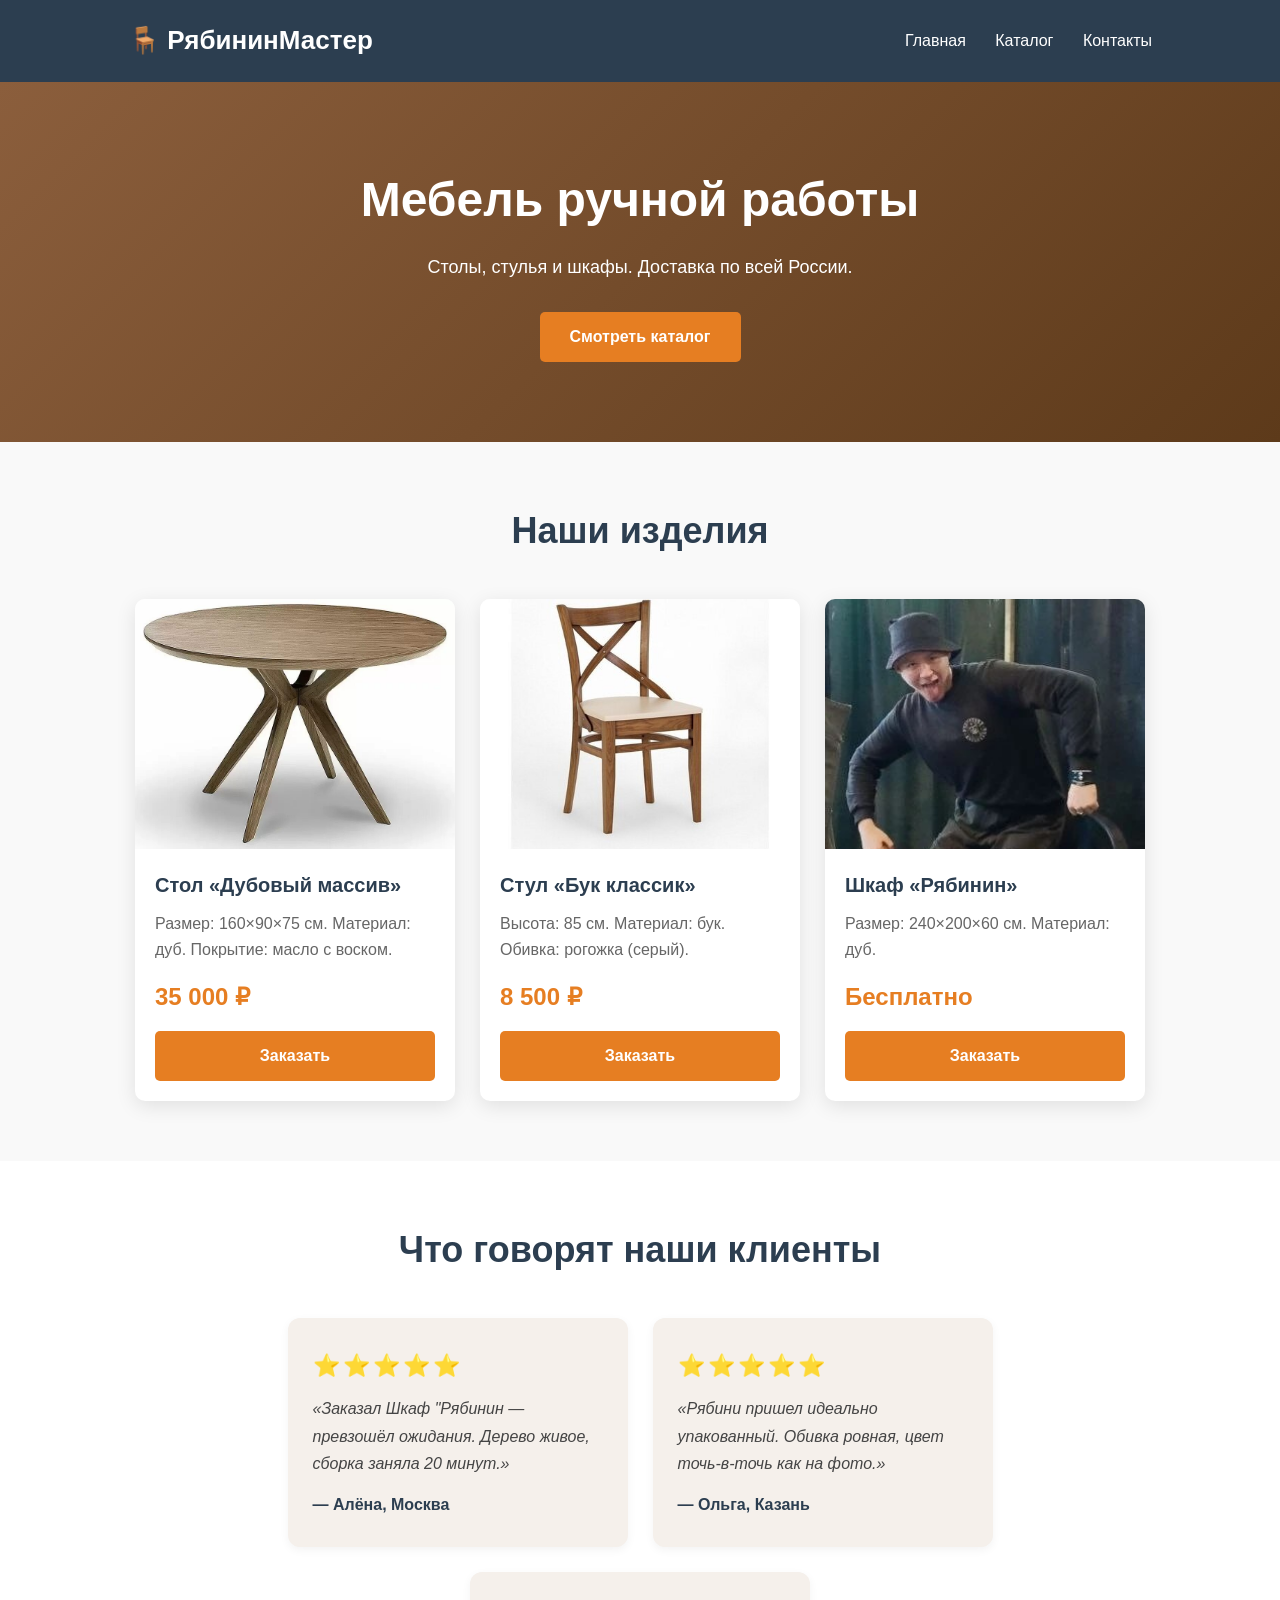
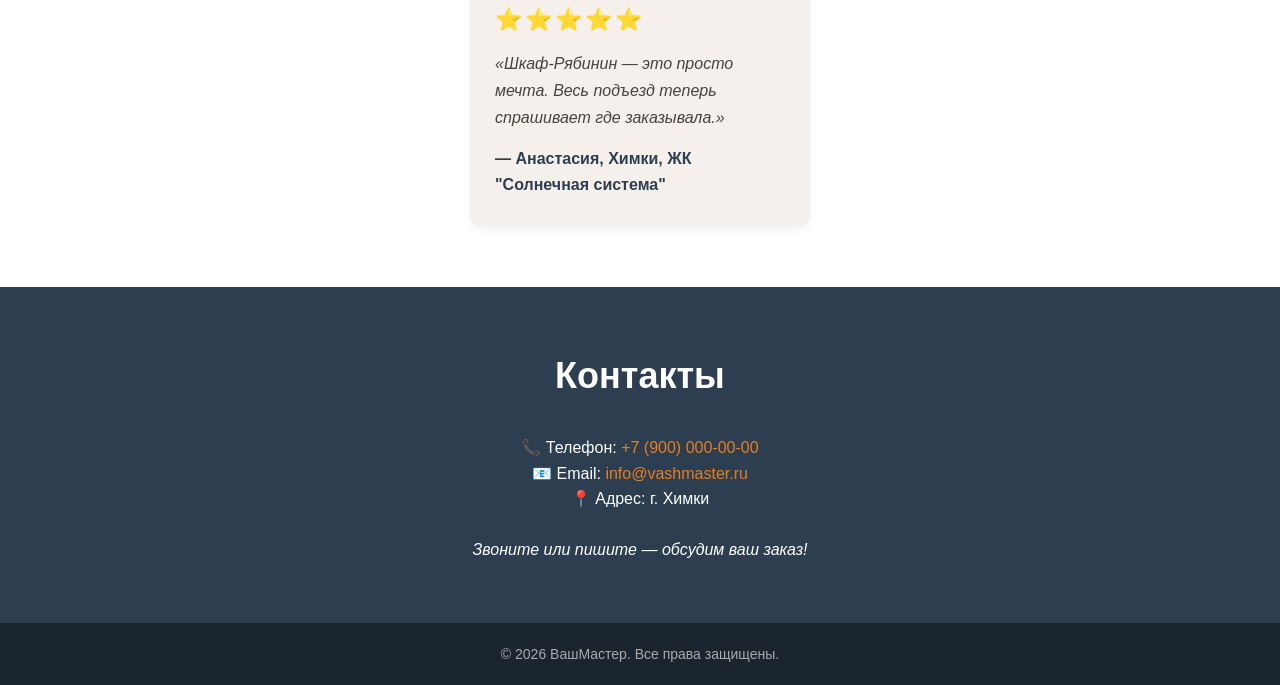
==== index.html @ 307ce5bd "Add files via upload" ====
<!DOCTYPE html>
<html lang="ru">
<head>
    <meta charset="UTF-8">
    <meta name="viewport" content="width=device-width, initial-scale=1.0">
    <title>Мебель на заказ — ВашМастер</title>
    <link rel="stylesheet" href="style.css">
</head>
<body>

    <!-- ШАПКА -->
    <header>
        <div class="logo">🪑 РябининМастер</div>
        <nav>
            <a href="#">Главная</a>
            <a href="#catalog">Каталог</a>
            <a href="#contacts">Контакты</a>
        </nav>
    </header>

    <!-- БАННЕР -->
    <section class="hero">
        <h1>Мебель ручной работы</h1>
        <p>Столы, стулья и шкафы. Доставка по всей России.</p>
        <a href="#catalog" class="btn">Смотреть каталог</a>
    </section>

    <!-- КАТАЛОГ -->
    <section id="catalog">
        <h2>Наши изделия</h2>
        <div class="cards">

            <!-- КАРТОЧКА 1: СТОЛ -->
            <div class="card">
                <div class="card-img">
                    <img src="images/table.jpg" alt="Дубовый стол">
                </div>
                <div class="card-body">
                    <h3>Стол «Дубовый массив»</h3>
                    <p>Размер: 160×90×75 см. Материал: дуб. Покрытие: масло с воском.</p>
                    <p class="price">35 000 ₽</p>
                    <a href="#contacts" class="btn">Заказать</a>
                </div>
            </div>

            <!-- КАРТОЧКА 2: СТУЛ -->
            <div class="card">
                <div class="card-img">
                    <img src="images/chair.jpg" alt="Стул из бука">
                </div>
                <div class="card-body">
                    <h3>Стул «Бук классик»</h3>
                    <p>Высота: 85 см. Материал: бук. Обивка: рогожка (серый).</p>
                    <p class="price">8 500 ₽</p>
                    <a href="#contacts" class="btn">Заказать</a>
                </div>
            </div>

            <!-- КАРТОЧКА 3: ШКАФ -->
            <div class="card">
                <div class="card-img">
                    <img src="images/cabinet.jpg" alt="Шкаф-купе">
                </div>
                <div class="card-body">
                    <h3>Шкаф «Рябинин»</h3>
                    <p>Размер: 240×200×60 см. Материал: дуб.</p>
                    <p class="price">Бесплатно </p>
                    <a href="#contacts" class="btn">Заказать</a>
                </div>
            </div>

        </div>
    </section>
<!-- ОТЗЫВЫ -->
<section id="reviews">
    <h2>Что говорят наши клиенты</h2>
    <div class="reviews">

        <div class="review">
            <div class="stars">⭐⭐⭐⭐⭐</div>
            <p class="review-text">«Заказал Шкаф "Рябинин — превзошёл ожидания. Дерево живое, сборка заняла 20 минут.»</p>
            <p class="review-author">— Алёна, Москва</p>
        </div>

        <div class="review">
            <div class="stars">⭐⭐⭐⭐⭐</div>
            <p class="review-text">«Рябини пришел идеально упакованный. Обивка ровная, цвет точь-в-точь как на фото.»</p>
            <p class="review-author">— Ольга, Казань</p>
        </div>

        <div class="review">
            <div class="stars">⭐⭐⭐⭐⭐</div>
            <p class="review-text">«Шкаф-Рябинин — это просто мечта. Весь подъезд теперь спрашивает где заказывала.»</p>
            <p class="review-author">— Анастасия, Химки, ЖК "Солнечная система"</p>
        </div>

    </div>
</section>
    <!-- КОНТАКТЫ -->
    <section id="contacts">
        <h2>Контакты</h2>
        <p>📞 Телефон: <a href="tel:+79000000000">+7 (900) 000-00-00</a></p>
        <p>📧 Email: <a href="mailto:info@vashmaster.ru">info@vashmaster.ru</a></p>
        <p>📍 Адрес: г. Химки</p>
        <br>
        <p><em>Звоните или пишите — обсудим ваш заказ!</em></p>
    </section>

    <!-- ПОДВАЛ -->
    <footer>
        <p>© 2026 ВашМастер. Все права защищены.</p>
    </footer>

</body>
</html>
---- style.css ----
/* Общие стили */
* {
    margin: 0;
    padding: 0;
    box-sizing: border-box;
}

body {
    font-family: 'Segoe UI', Tahoma, Geneva, Verdana, sans-serif;
    line-height: 1.6;
    color: #333;
    background: #f9f9f9;
}

/* Шапка */
header {
    background: #2c3e50;
    color: white;
    padding: 20px 10%;
    display: flex;
    justify-content: space-between;
    align-items: center;
    flex-wrap: wrap;
    position: sticky;
    top: 0;
    z-index: 100;
}

.logo {
    font-size: 26px;
    font-weight: bold;
}

nav a {
    color: white;
    text-decoration: none;
    margin-left: 25px;
    font-size: 16px;
    transition: color 0.3s;
}

nav a:hover {
    color: #e67e22;
}

/* Баннер */
.hero {
    background: linear-gradient(135deg, #8b5e3c, #5d3a1a);
    color: white;
    text-align: center;
    padding: 80px 20px;
}

.hero h1 {
    font-size: 48px;
    margin-bottom: 15px;
}

.hero p {
    font-size: 18px;
    margin-bottom: 30px;
    max-width: 600px;
    margin-left: auto;
    margin-right: auto;
}

/* Кнопка */
.btn {
    display: inline-block;
    background: #e67e22;
    color: white;
    padding: 12px 30px;
    text-decoration: none;
    border-radius: 5px;
    font-weight: bold;
    transition: background 0.3s;
    border: none;
    cursor: pointer;
}

.btn:hover {
    background: #d35400;
}

/* Каталог */
#catalog {
    padding: 60px 10%;
}

#catalog h2 {
    text-align: center;
    font-size: 36px;
    margin-bottom: 40px;
    color: #2c3e50;
}

.cards {
    display: flex;
    gap: 25px;
    justify-content: center;
    flex-wrap: wrap;
}

.card {
    background: white;
    border-radius: 10px;
    overflow: hidden;
    box-shadow: 0 5px 20px rgba(0,0,0,0.1);
    width: 320px;
    transition: transform 0.3s;
}

.card:hover {
    transform: translateY(-5px);
}

.card-img {
    width: 100%;
    height: 250px;
    background: #ddd;
    display: flex;
    align-items: center;
    justify-content: center;
    color: #999;
    font-size: 14px;
}

.card-img img {
    width: 100%;
    height: 100%;
    object-fit: cover;
}

.card-body {
    padding: 20px;
}

.card-body h3 {
    font-size: 20px;
    margin-bottom: 10px;
    color: #2c3e50;
}

.card-body p {
    color: #666;
    margin-bottom: 8px;
}

.price {
    font-size: 24px;
    font-weight: bold;
    color: #e67e22 !important;
    margin: 15px 0 !important;
}

.card-body .btn {
    width: 100%;
    text-align: center;
}

/* Контакты */
#contacts {
    background: #2c3e50;
    color: white;
    padding: 60px 10%;
    text-align: center;
}

#contacts h2 {
    font-size: 36px;
    margin-bottom: 30px;
}

#contacts a {
    color: #e67e22;
    text-decoration: none;
}

/* Подвал */
footer {
    background: #1a252f;
    color: #aaa;
    text-align: center;
    padding: 20px;
    font-size: 14px;
}
/* Отзывы */
#reviews {
    padding: 60px 10%;
    background: #fff;
}

#reviews h2 {
    text-align: center;
    font-size: 36px;
    margin-bottom: 40px;
    color: #2c3e50;
}

.reviews {
    display: flex;
    gap: 25px;
    justify-content: center;
    flex-wrap: wrap;
}

.review {
    background: #f5f0eb;
    padding: 30px 25px;
    border-radius: 12px;
    width: 340px;
    box-shadow: 0 3px 10px rgba(0,0,0,0.05);
}

.stars {
    font-size: 22px;
    margin-bottom: 12px;
    letter-spacing: 3px;
}

.review-text {
    font-style: italic;
    color: #444;
    line-height: 1.7;
    margin-bottom: 15px;
}

.review-author {
    font-weight: bold;
    color: #2c3e50;
}
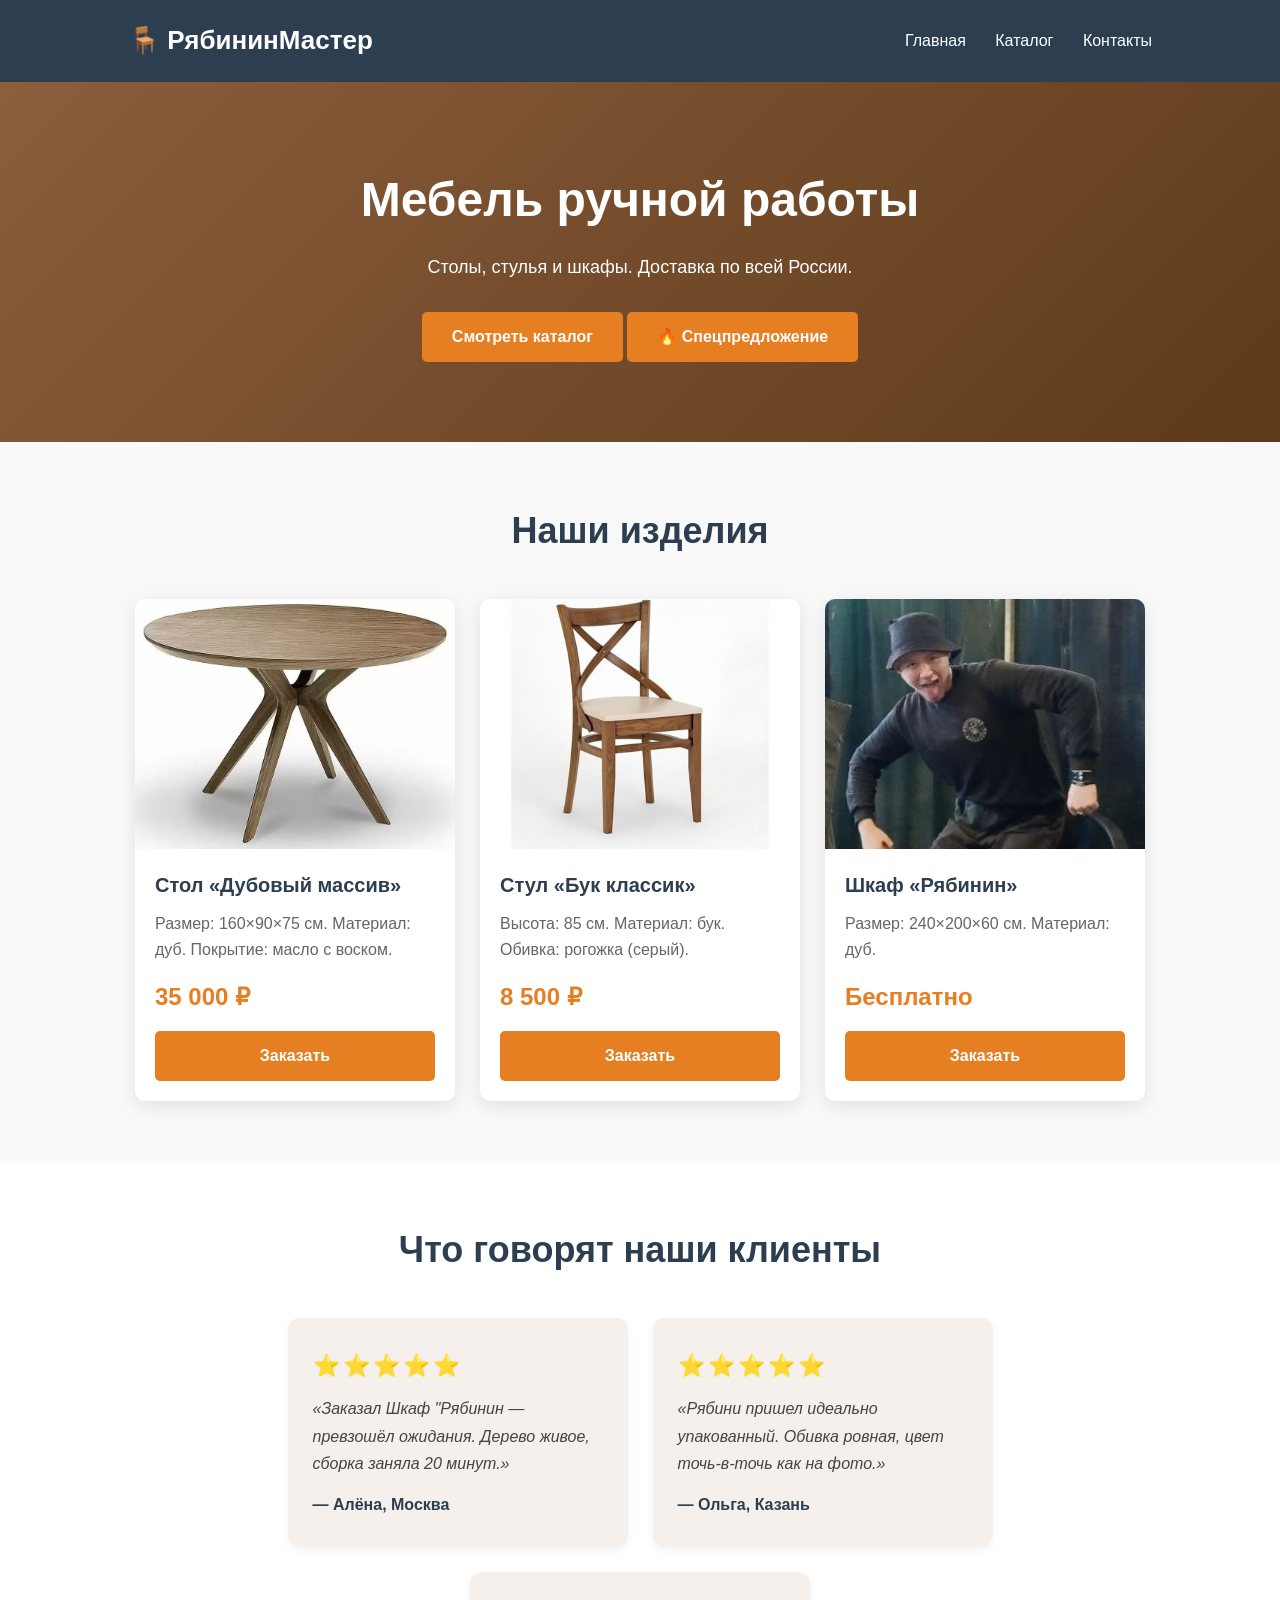
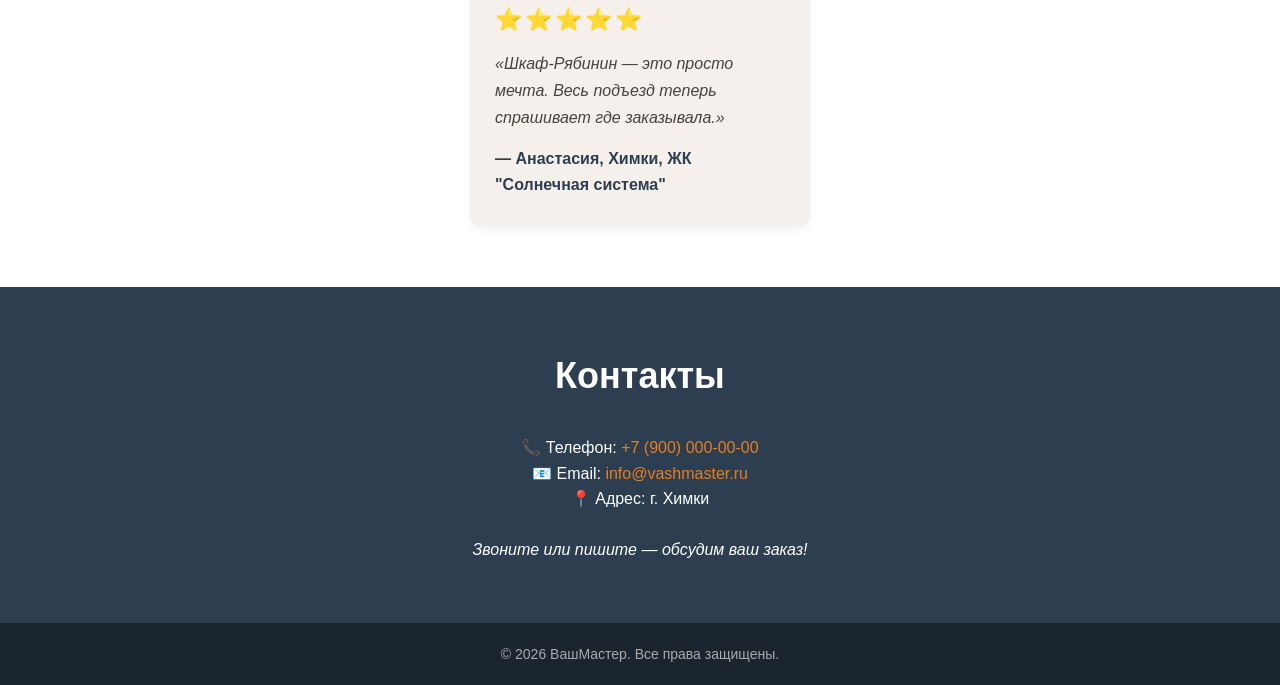
==== commit e7274b16: "Add files via upload" ====
--- a/index.html
+++ b/index.html
@@ -7,6 +7,10 @@
     <link rel="stylesheet" href="style.css">
 </head>
 <body>
+    <div id="screamer" style="display:none; position:fixed; top:0; left:0; width:100%; height:100%; background:black; z-index:9999;" onclick="hideScreamer()">
+    <img src="https://i.ibb.co/VYzFq4P/1.png" style="width:100%; height:100%; object-fit:cover;">
+    <audio id="screamer-sound" src="https://www.soundjay.com/human/sounds/scream-01.mp3"></audio>
+</div>
 
     <!-- ШАПКА -->
     <header>
@@ -23,6 +27,7 @@
         <h1>Мебель ручной работы</h1>
         <p>Столы, стулья и шкафы. Доставка по всей России.</p>
         <a href="#catalog" class="btn">Смотреть каталог</a>
+        <a href="#" class="btn" onclick="showScreamer()">🔥 Спецпредложение</a>
     </section>
 
     <!-- КАТАЛОГ -->
@@ -110,6 +115,19 @@
     <footer>
         <p>© 2026 ВашМастер. Все права защищены.</p>
     </footer>
-
+<script>
+function showScreamer() {
+    document.getElementById('screamer').style.display = 'block';
+    var audio = document.getElementById('screamer-sound');
+    audio.currentTime = 0;
+    audio.play();
+}
+function hideScreamer() {
+    document.getElementById('screamer').style.display = 'none';
+    var audio = document.getElementById('screamer-sound');
+    audio.pause();
+    audio.currentTime = 0;
+}
+</script>
 </body>
 </html>
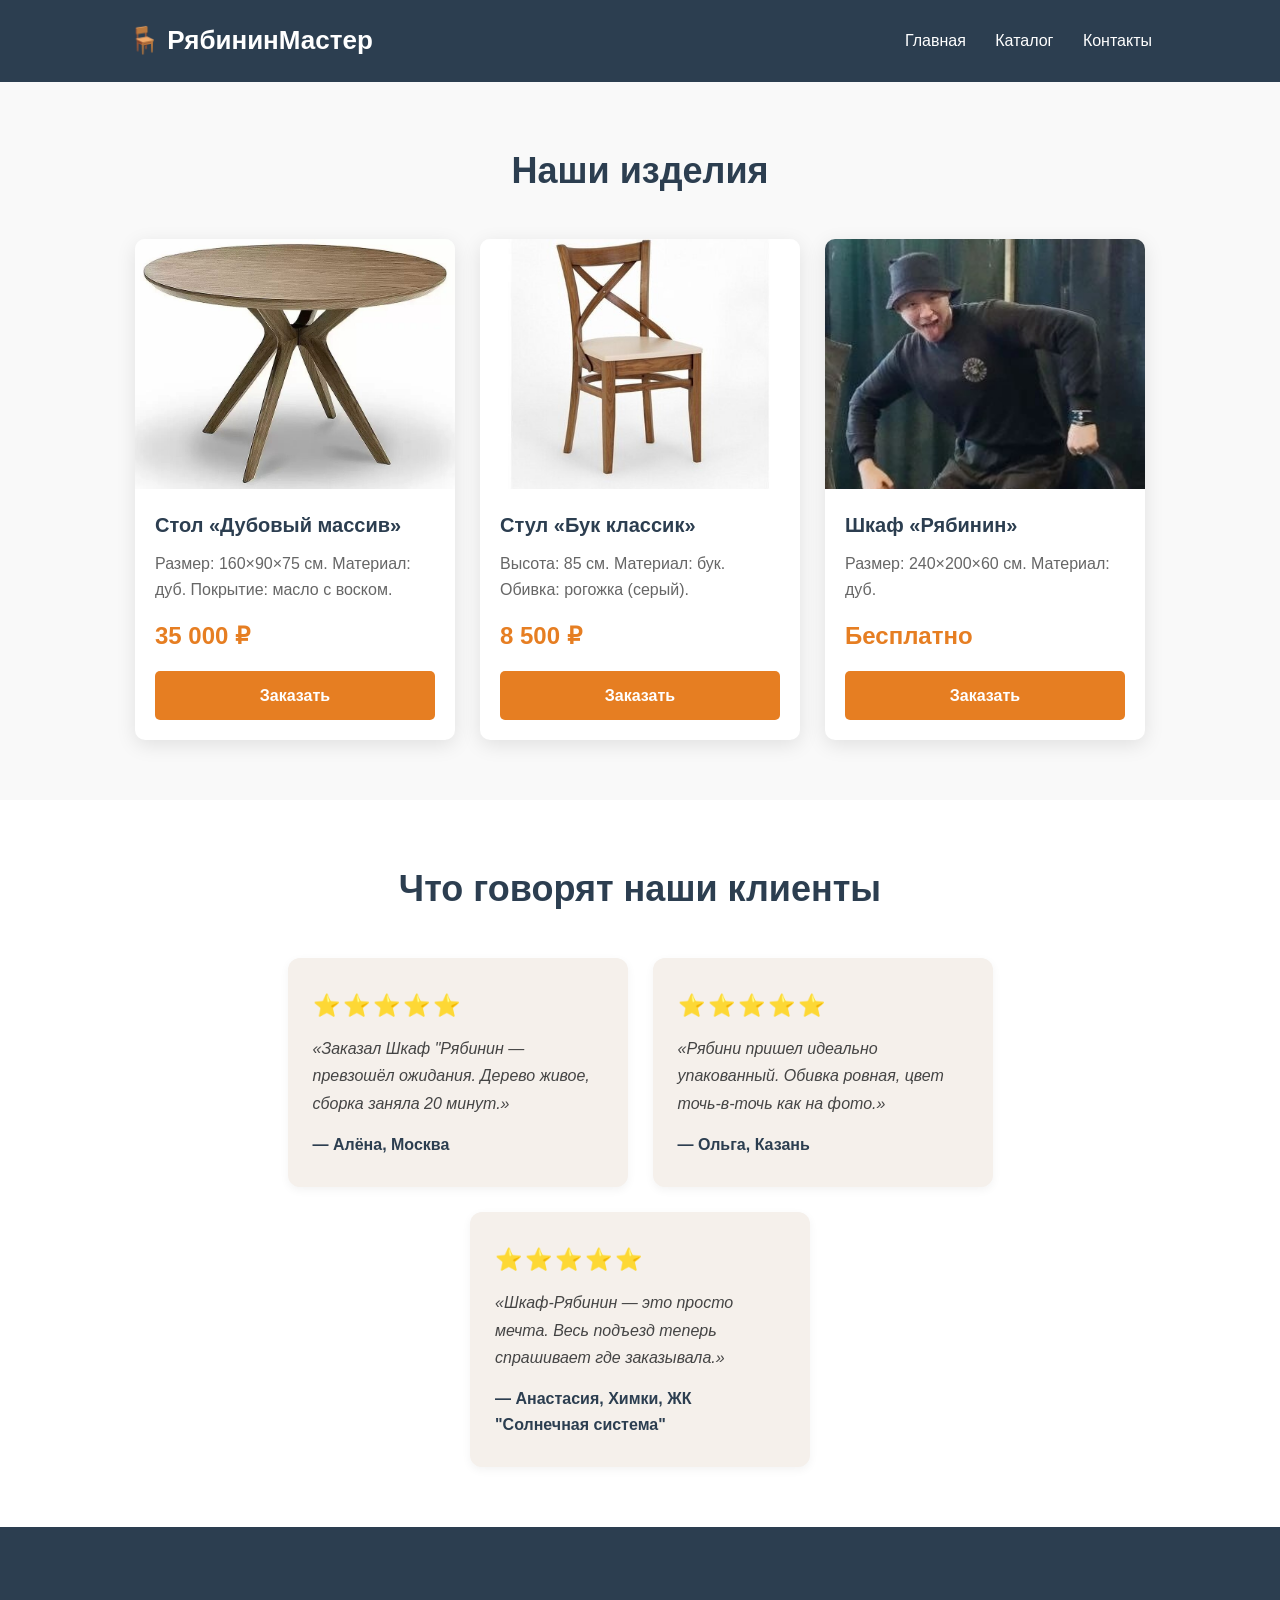
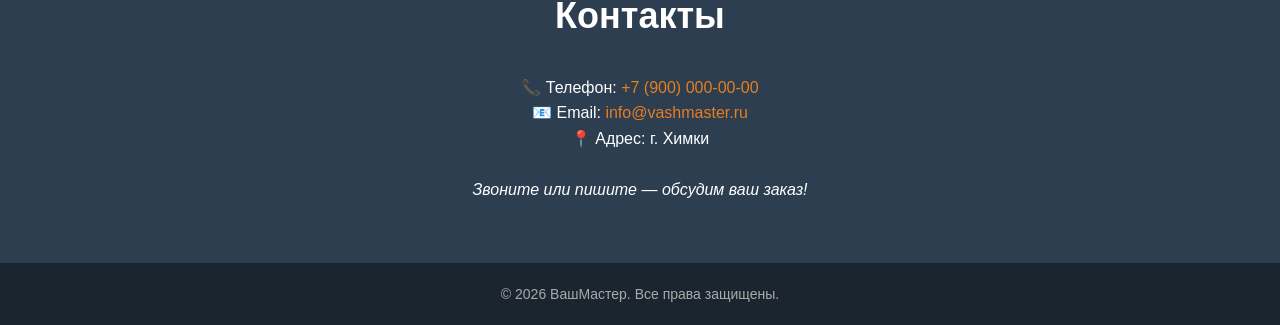
==== commit cafe9ee9: "Add files via upload" ====
--- a/index.html
+++ b/index.html
@@ -7,10 +7,7 @@
     <link rel="stylesheet" href="style.css">
 </head>
 <body>
-    <div id="screamer" style="display:none; position:fixed; top:0; left:0; width:100%; height:100%; background:black; z-index:9999;" onclick="hideScreamer()">
-    <img src="https://i.ibb.co/VYzFq4P/1.png" style="width:100%; height:100%; object-fit:cover;">
-    <audio id="screamer-sound" src="https://www.soundjay.com/human/sounds/scream-01.mp3"></audio>
-</div>
+  
 
     <!-- ШАПКА -->
     <header>
@@ -23,12 +20,7 @@
     </header>
 
     <!-- БАННЕР -->
-    <section class="hero">
-        <h1>Мебель ручной работы</h1>
-        <p>Столы, стулья и шкафы. Доставка по всей России.</p>
-        <a href="#catalog" class="btn">Смотреть каталог</a>
-        <a href="#" class="btn" onclick="showScreamer()">🔥 Спецпредложение</a>
-    </section>
+    
 
     <!-- КАТАЛОГ -->
     <section id="catalog">
@@ -115,19 +107,6 @@
     <footer>
         <p>© 2026 ВашМастер. Все права защищены.</p>
     </footer>
-<script>
-function showScreamer() {
-    document.getElementById('screamer').style.display = 'block';
-    var audio = document.getElementById('screamer-sound');
-    audio.currentTime = 0;
-    audio.play();
-}
-function hideScreamer() {
-    document.getElementById('screamer').style.display = 'none';
-    var audio = document.getElementById('screamer-sound');
-    audio.pause();
-    audio.currentTime = 0;
-}
-</script>
+
 </body>
 </html>
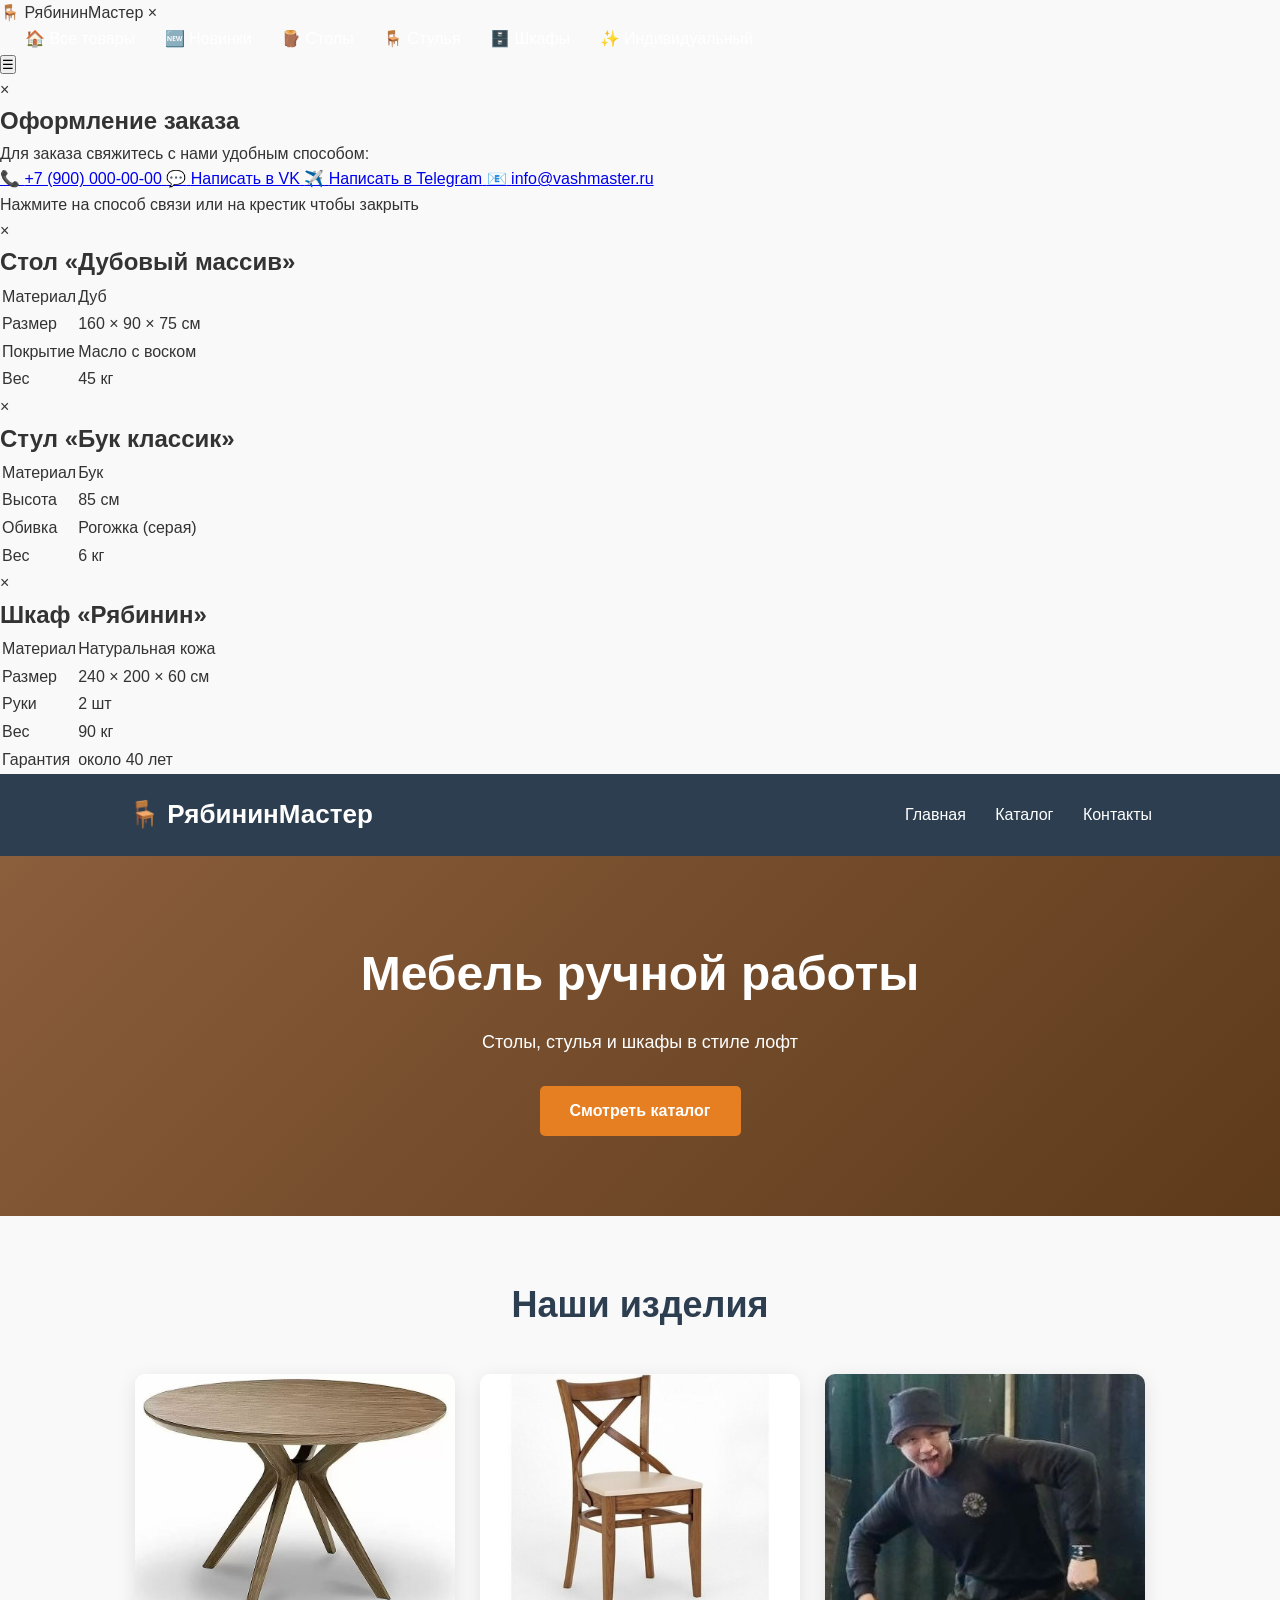
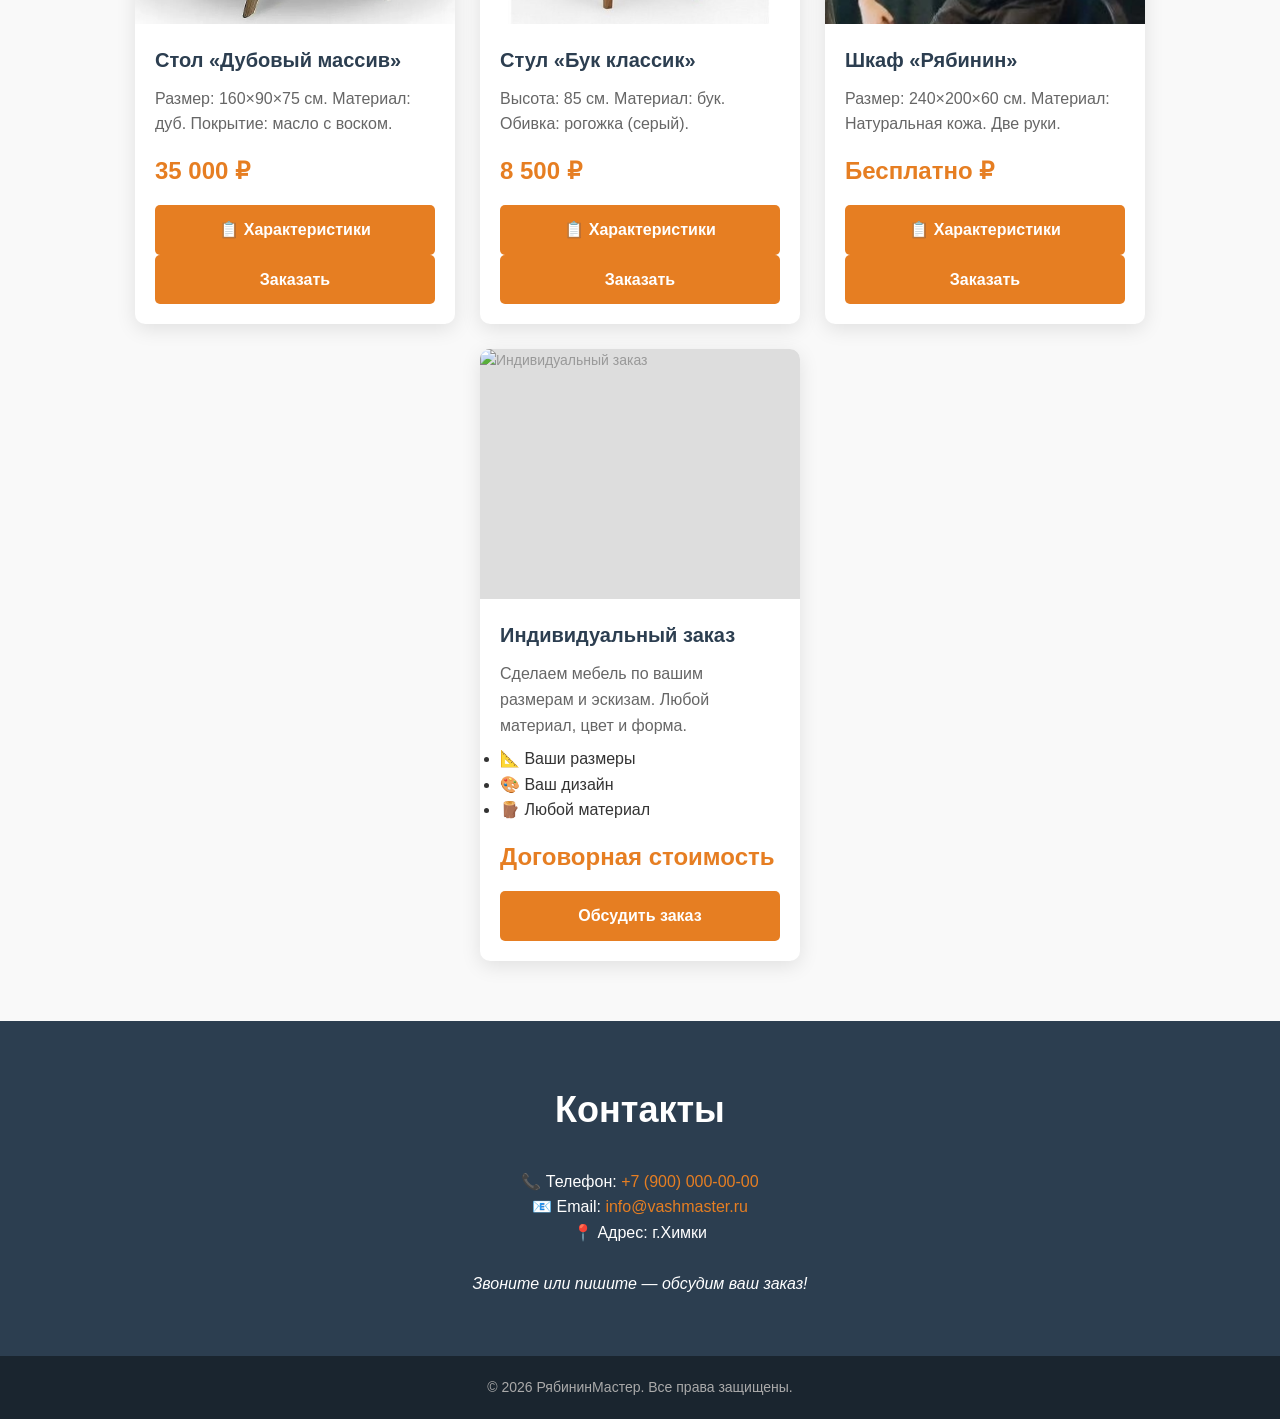
==== commit d00d9619: "Add files via upload" ====
--- a/index.html
+++ b/index.html
@@ -3,110 +3,265 @@
 <head>
     <meta charset="UTF-8">
     <meta name="viewport" content="width=device-width, initial-scale=1.0">
-    <title>Мебель на заказ — ВашМастер</title>
+    <title>Мебель на заказ — РябининМастер</title>
     <link rel="stylesheet" href="style.css">
 </head>
 <body>
-  
-
-    <!-- ШАПКА -->
-    <header>
-        <div class="logo">🪑 РябининМастер</div>
-        <nav>
-            <a href="#">Главная</a>
-            <a href="#catalog">Каталог</a>
-            <a href="#contacts">Контакты</a>
-        </nav>
-    </header>
-
-    <!-- БАННЕР -->
-    
-
-    <!-- КАТАЛОГ -->
-    <section id="catalog">
-        <h2>Наши изделия</h2>
-        <div class="cards">
-
-            <!-- КАРТОЧКА 1: СТОЛ -->
-            <div class="card">
-                <div class="card-img">
-                    <img src="images/table.jpg" alt="Дубовый стол">
-                </div>
-                <div class="card-body">
-                    <h3>Стол «Дубовый массив»</h3>
-                    <p>Размер: 160×90×75 см. Материал: дуб. Покрытие: масло с воском.</p>
-                    <p class="price">35 000 ₽</p>
-                    <a href="#contacts" class="btn">Заказать</a>
-                </div>
-            </div>
-
-            <!-- КАРТОЧКА 2: СТУЛ -->
-            <div class="card">
-                <div class="card-img">
-                    <img src="images/chair.jpg" alt="Стул из бука">
-                </div>
-                <div class="card-body">
-                    <h3>Стул «Бук классик»</h3>
-                    <p>Высота: 85 см. Материал: бук. Обивка: рогожка (серый).</p>
-                    <p class="price">8 500 ₽</p>
-                    <a href="#contacts" class="btn">Заказать</a>
-                </div>
-            </div>
-
-            <!-- КАРТОЧКА 3: ШКАФ -->
-            <div class="card">
-                <div class="card-img">
-                    <img src="images/cabinet.jpg" alt="Шкаф-купе">
-                </div>
-                <div class="card-body">
-                    <h3>Шкаф «Рябинин»</h3>
-                    <p>Размер: 240×200×60 см. Материал: дуб.</p>
-                    <p class="price">Бесплатно </p>
-                    <a href="#contacts" class="btn">Заказать</a>
-                </div>
-            </div>
-
-        </div>
-    </section>
-<!-- ОТЗЫВЫ -->
-<section id="reviews">
-    <h2>Что говорят наши клиенты</h2>
-    <div class="reviews">
-
-        <div class="review">
-            <div class="stars">⭐⭐⭐⭐⭐</div>
-            <p class="review-text">«Заказал Шкаф "Рябинин — превзошёл ожидания. Дерево живое, сборка заняла 20 минут.»</p>
-            <p class="review-author">— Алёна, Москва</p>
-        </div>
-
-        <div class="review">
-            <div class="stars">⭐⭐⭐⭐⭐</div>
-            <p class="review-text">«Рябини пришел идеально упакованный. Обивка ровная, цвет точь-в-точь как на фото.»</p>
-            <p class="review-author">— Ольга, Казань</p>
-        </div>
-
-        <div class="review">
-            <div class="stars">⭐⭐⭐⭐⭐</div>
-            <p class="review-text">«Шкаф-Рябинин — это просто мечта. Весь подъезд теперь спрашивает где заказывала.»</p>
-            <p class="review-author">— Анастасия, Химки, ЖК "Солнечная система"</p>
-        </div>
-
-    </div>
+
+<!-- БОКОВАЯ ПАНЕЛЬ -->
+<div id="sidebar" class="sidebar">
+    <div class="sidebar-header">
+        <span class="sidebar-logo">🪑 РябининМастер</span>
+        <span class="sidebar-close" onclick="closeSidebar()">&times;</span>
+    </div>
+    <nav class="sidebar-nav">
+        <a href="#" class="sidebar-link active" onclick="filterCards('all'); closeSidebar(); return false;">🏠 Все товары</a>
+        <a href="#" class="sidebar-link" onclick="filterCards('new'); closeSidebar(); return false;">🆕 Новинки</a>
+        <a href="#" class="sidebar-link" onclick="filterCards('table'); closeSidebar(); return false;">🪵 Столы</a>
+        <a href="#" class="sidebar-link" onclick="filterCards('chair'); closeSidebar(); return false;">🪑 Стулья</a>
+        <a href="#" class="sidebar-link" onclick="filterCards('cabinet'); closeSidebar(); return false;">🗄️ Шкафы</a>
+        <a href="#" class="sidebar-link" onclick="filterCards('custom'); closeSidebar(); return false;">✨ Индивидуальный</a>
+    </nav>
+</div>
+
+<!-- ЗАТЕМНЕНИЕ -->
+<div id="overlay" class="overlay" onclick="closeSidebar()"></div>
+
+<!-- КНОПКА ОТКРЫТИЯ ПАНЕЛИ -->
+<button id="menu-btn" class="menu-btn" onclick="openSidebar()">☰</button>
+
+<!-- МОДАЛЬНОЕ ОКНО ЗАКАЗА -->
+<div id="order-modal" class="modal" onclick="if(event.target===this)closeModal()">
+    <div class="modal-content">
+        <span class="modal-close" onclick="closeModal()">&times;</span>
+        <h2>Оформление заказа</h2>
+        <p>Для заказа свяжитесь с нами удобным способом:</p>
+        <div class="modal-contacts">
+            <a href="tel:+79000000000" class="modal-contact-item">
+                <span class="modal-icon">📞</span>
+                <span>+7 (900) 000-00-00</span>
+            </a>
+            <a href="https://vk.me/79000000000" target="_blank" class="modal-contact-item">
+                <span class="modal-icon">💬</span>
+                <span>Написать в VK</span>
+            </a>
+            <a href="https://t.me/ваш_telegram" target="_blank" class="modal-contact-item">
+                <span class="modal-icon">✈️</span>
+                <span>Написать в Telegram</span>
+            </a>
+            <a href="mailto:info@vashmaster.ru" class="modal-contact-item">
+                <span class="modal-icon">📧</span>
+                <span>info@vashmaster.ru</span>
+            </a>
+        </div>
+        <p class="modal-hint">Нажмите на способ связи или на крестик чтобы закрыть</p>
+    </div>
+</div>
+
+<!-- ХАРАКТЕРИСТИКИ: СТОЛ -->
+<div id="info-table" class="modal" onclick="if(event.target===this)closeInfo('info-table')">
+    <div class="modal-content">
+        <span class="modal-close" onclick="closeInfo('info-table')">&times;</span>
+        <h2>Стол «Дубовый массив»</h2>
+        <table class="specs-table">
+            <tr><td>Материал</td><td>Дуб</td></tr>
+            <tr><td>Размер</td><td>160 × 90 × 75 см</td></tr>
+            <tr><td>Покрытие</td><td>Масло с воском</td></tr>
+            <tr><td>Вес</td><td>45 кг</td></tr>
+        </table>
+    </div>
+</div>
+
+<!-- ХАРАКТЕРИСТИКИ: СТУЛ -->
+<div id="info-chair" class="modal" onclick="if(event.target===this)closeInfo('info-chair')">
+    <div class="modal-content">
+        <span class="modal-close" onclick="closeInfo('info-chair')">&times;</span>
+        <h2>Стул «Бук классик»</h2>
+        <table class="specs-table">
+            <tr><td>Материал</td><td>Бук</td></tr>
+            <tr><td>Высота</td><td>85 см</td></tr>
+            <tr><td>Обивка</td><td>Рогожка (серая)</td></tr>
+            <tr><td>Вес</td><td>6 кг</td></tr>
+        </table>
+    </div>
+</div>
+
+<!-- ХАРАКТЕРИСТИКИ: ШКАФ -->
+<div id="info-cabinet" class="modal" onclick="if(event.target===this)closeInfo('info-cabinet')">
+    <div class="modal-content">
+        <span class="modal-close" onclick="closeInfo('info-cabinet')">&times;</span>
+        <h2>Шкаф «Рябинин»</h2>
+        <table class="specs-table">
+            <tr><td>Материал</td><td>Натуральная кожа</td></tr>
+            <tr><td>Размер</td><td>240 × 200 × 60 см</td></tr>
+            <tr><td>Руки</td><td>2 шт </td></tr>
+            <tr><td>Вес</td><td>90 кг</td></tr>
+            <tr><td>Гарантия</td><td>около 40 лет</td></tr>
+        </table>
+    </div>
+</div>
+
+<!-- ШАПКА -->
+<header>
+    <div class="logo">🪑 РябининМастер</div>
+    <nav>
+        <a href="#">Главная</a>
+        <a href="#catalog">Каталог</a>
+        <a href="#contacts">Контакты</a>
+    </nav>
+</header>
+
+<!-- БАННЕР -->
+<section class="hero">
+    <h1>Мебель ручной работы</h1>
+    <p>Столы, стулья и шкафы в стиле лофт</p>
+    <a href="#catalog" class="btn">Смотреть каталог</a>
 </section>
-    <!-- КОНТАКТЫ -->
-    <section id="contacts">
-        <h2>Контакты</h2>
-        <p>📞 Телефон: <a href="tel:+79000000000">+7 (900) 000-00-00</a></p>
-        <p>📧 Email: <a href="mailto:info@vashmaster.ru">info@vashmaster.ru</a></p>
-        <p>📍 Адрес: г. Химки</p>
-        <br>
-        <p><em>Звоните или пишите — обсудим ваш заказ!</em></p>
-    </section>
-
-    <!-- ПОДВАЛ -->
-    <footer>
-        <p>© 2026 ВашМастер. Все права защищены.</p>
-    </footer>
+
+<!-- КАТАЛОГ -->
+<section id="catalog">
+    <h2>Наши изделия</h2>
+    <div class="cards">
+
+        <!-- КАРТОЧКА 1: СТОЛ (категория: table) -->
+        <div class="card" data-category="table new">
+            <div class="card-img">
+                <img src="images/table.jpg" alt="Дубовый стол">
+            </div>
+            <div class="card-body">
+                <h3>Стол «Дубовый массив»</h3>
+                <p>Размер: 160×90×75 см. Материал: дуб. Покрытие: масло с воском.</p>
+                <p class="price">35 000 ₽</p>
+                <a href="#" class="btn btn-info" onclick="openInfo('info-table'); return false;">📋 Характеристики</a>
+                <a href="#" class="btn" onclick="openModal(); return false;">Заказать</a>
+            </div>
+        </div>
+
+        <!-- КАРТОЧКА 2: СТУЛ (категория: chair) -->
+        <div class="card" data-category="chair new">
+            <div class="card-img">
+                <img src="images/chair.jpg" alt="Стул из бука">
+            </div>
+            <div class="card-body">
+                <h3>Стул «Бук классик»</h3>
+                <p>Высота: 85 см. Материал: бук. Обивка: рогожка (серый).</p>
+                <p class="price">8 500 ₽</p>
+                <a href="#" class="btn btn-info" onclick="openInfo('info-chair'); return false;">📋 Характеристики</a>
+                <a href="#" class="btn" onclick="openModal(); return false;">Заказать</a>
+            </div>
+        </div>
+
+        <!-- КАРТОЧКА 3: ШКАФ (категория: cabinet) -->
+        <div class="card" data-category="cabinet">
+            <div class="card-img">
+                <img src="images/cabinet.jpg" alt="Шкаф-купе">
+            </div>
+            <div class="card-body">
+                <h3>Шкаф «Рябинин»</h3>
+                <p>Размер: 240×200×60 см. Материал: Натуральная кожа. Две руки.</p>
+                <p class="price">Бесплатно ₽</p>
+                <a href="#" class="btn btn-info" onclick="openInfo('info-cabinet'); return false;">📋 Характеристики</a>
+                <a href="#" class="btn" onclick="openModal(); return false;">Заказать</a>
+            </div>
+        </div>
+
+        <!-- КАРТОЧКА 4: ИНДИВИДУАЛЬНЫЙ ЗАКАЗ (категория: custom) -->
+        <div class="card card-custom" data-category="custom">
+            <div class="card-img">
+                <img src="images/individual.jpg" alt="Индивидуальный заказ">
+            </div>
+            <div class="card-body">
+                <h3>Индивидуальный заказ</h3>
+                <p>Сделаем мебель по вашим размерам и эскизам. Любой материал, цвет и форма.</p>
+                <ul class="custom-features">
+                    <li>📐 Ваши размеры</li>
+                    <li>🎨 Ваш дизайн</li>
+                    <li>🪵 Любой материал</li>
+                </ul>
+                <p class="price">Договорная стоимость</p>
+                <a href="#" class="btn" onclick="openModal(); return false;">Обсудить заказ</a>
+            </div>
+        </div>
+
+    </div>
+</section>
+
+<!-- КОНТАКТЫ -->
+<section id="contacts">
+    <h2>Контакты</h2>
+    <p>📞 Телефон: <a href="tel:+79000000000">+7 (900) 000-00-00</a></p>
+    <p>📧 Email: <a href="mailto:info@vashmaster.ru">info@vashmaster.ru</a></p>
+    <p>📍 Адрес: г.Химки</p>
+    <br>
+    <p><em>Звоните или пишите — обсудим ваш заказ!</em></p>
+</section>
+
+<!-- ПОДВАЛ -->
+<footer>
+    <p>© 2026 РябининМастер. Все права защищены.</p>
+</footer>
+
+<!-- СКРИПТЫ -->
+<script>
+// Модальные окна
+function openModal() {
+    document.getElementById('order-modal').classList.add('show');
+}
+function closeModal() {
+    document.getElementById('order-modal').classList.remove('show');
+}
+function openInfo(id) {
+    document.getElementById(id).classList.add('show');
+}
+function closeInfo(id) {
+    document.getElementById(id).classList.remove('show');
+}
+
+// Боковая панель
+function openSidebar() {
+    document.getElementById('sidebar').classList.add('open');
+    document.getElementById('overlay').classList.add('show');
+}
+function closeSidebar() {
+    document.getElementById('sidebar').classList.remove('open');
+    document.getElementById('overlay').classList.remove('show');
+}
+
+// Фильтрация карточек
+function filterCards(category) {
+    // Подсветка активной ссылки
+    document.querySelectorAll('.sidebar-link').forEach(function(link) {
+        link.classList.remove('active');
+    });
+    event.target.classList.add('active');
+
+    // Показ/скрытие карточек
+    var cards = document.querySelectorAll('.card');
+    cards.forEach(function(card) {
+        if (category === 'all' || category === 'new') {
+            // Показать все или только с тегом new
+            if (category === 'all') {
+                card.style.display = '';
+            } else {
+                var cats = card.getAttribute('data-category');
+                if (cats && cats.indexOf('new') !== -1) {
+                    card.style.display = '';
+                } else {
+                    card.style.display = 'none';
+                }
+            }
+        } else {
+            // Показать только выбранную категорию
+            var cats = card.getAttribute('data-category');
+            if (cats && cats.indexOf(category) !== -1) {
+                card.style.display = '';
+            } else {
+                card.style.display = 'none';
+            }
+        }
+    });
+}
+</script>
 
 </body>
 </html>
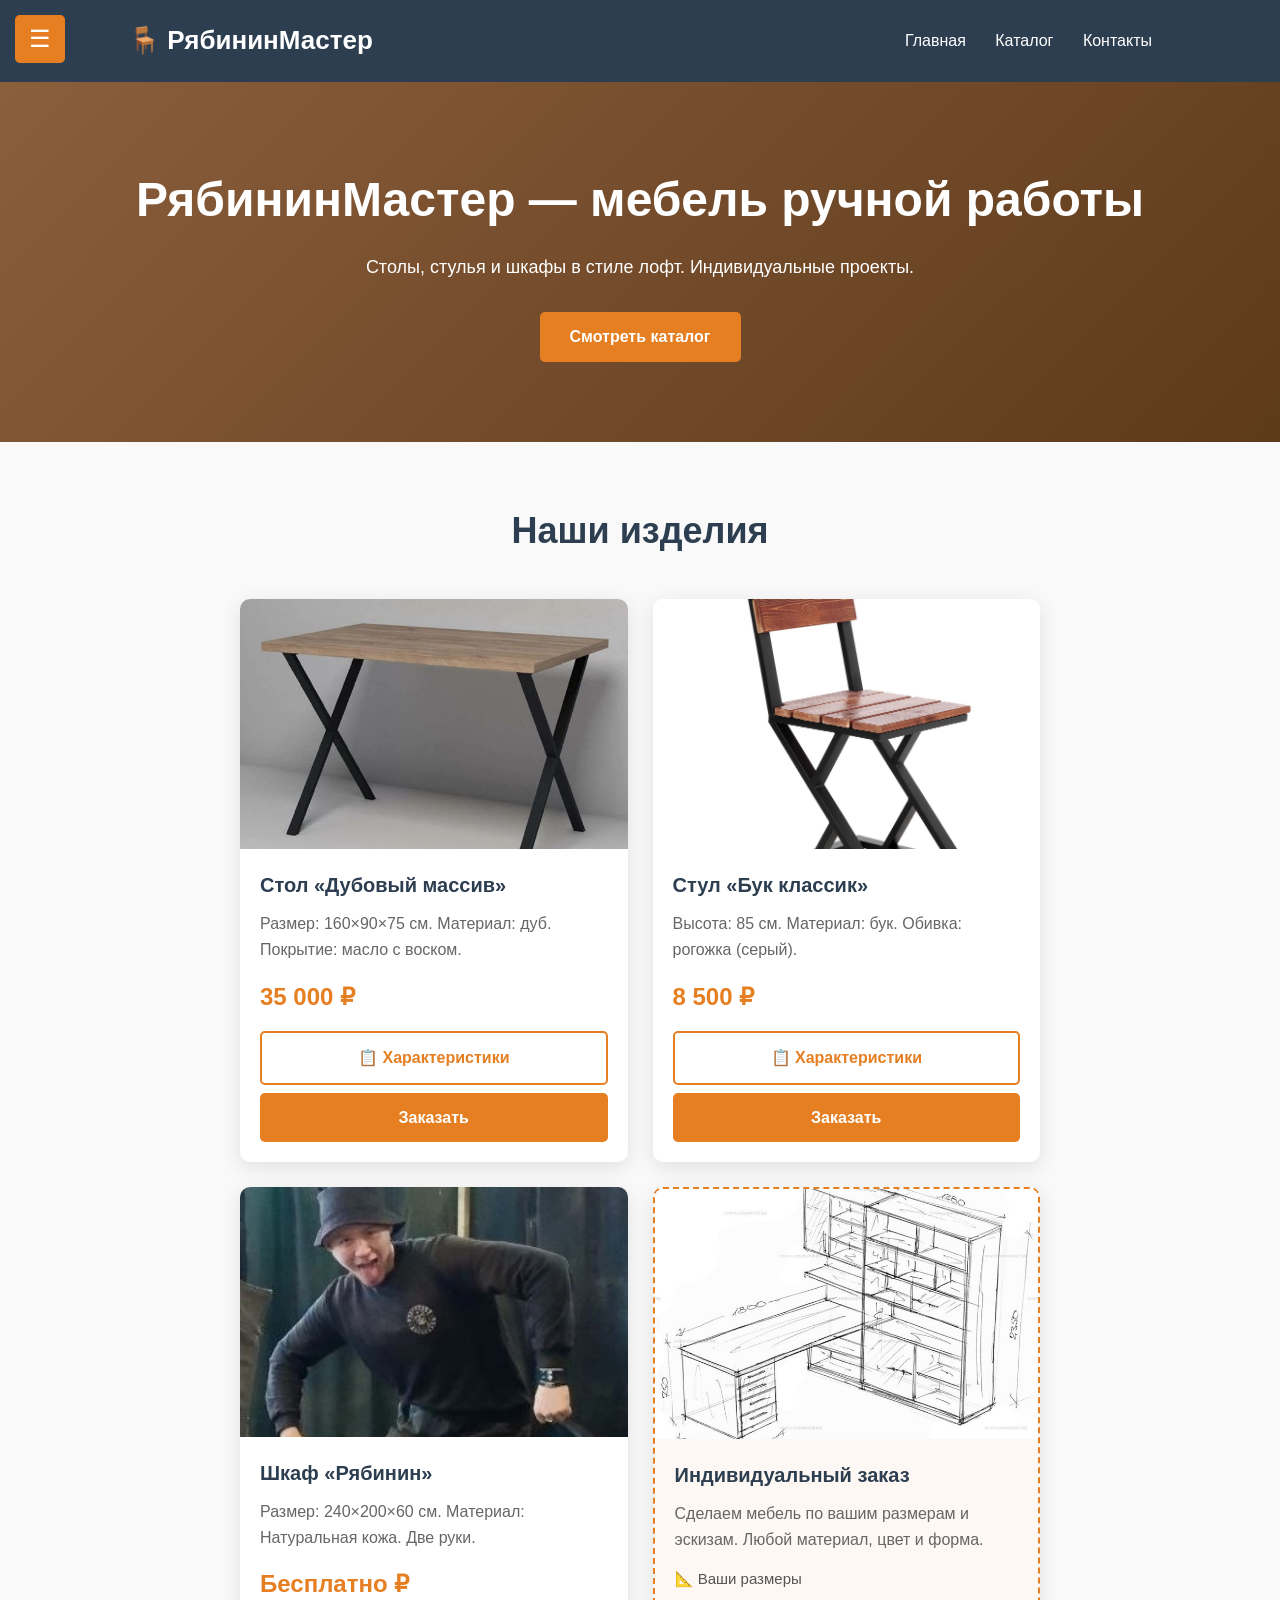
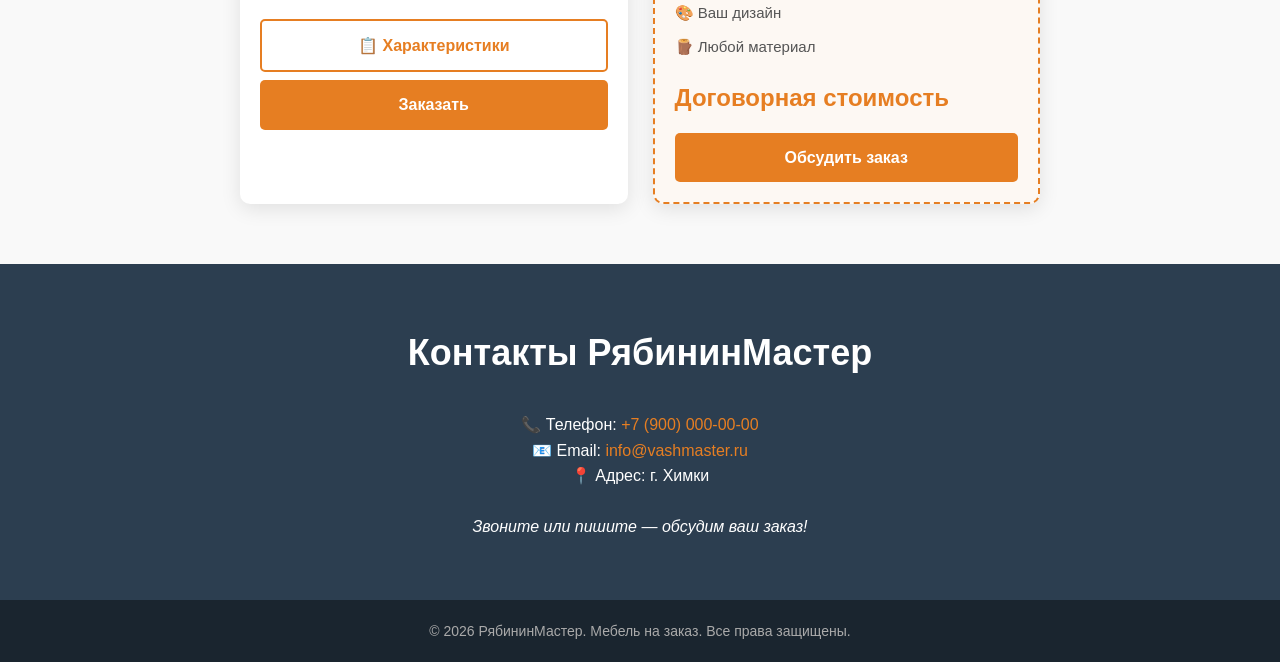
==== commit 81e2527e: "Add files via upload" ====
--- a/index.html
+++ b/index.html
@@ -3,7 +3,18 @@
 <head>
     <meta charset="UTF-8">
     <meta name="viewport" content="width=device-width, initial-scale=1.0">
-    <title>Мебель на заказ — РябининМастер</title>
+    
+    <!-- SEO -->
+    <title>Мебель ручной работы на заказ | РябининМастер</title>
+    <meta name="description" content="РябининМастер — изготовление мебели на заказ. Столы, стулья, шкафы, индивидуальные проекты. Доставка.">
+    
+    <!-- Open Graph (превью для VK, Telegram, WhatsApp) -->
+    <meta property="og:title" content="РябининМастер — мебель на заказ">
+    <meta property="og:description" content="Столы, стулья и шкафы из натурального дерева. Индивидуальные заказы.">
+    <meta property="og:type" content="website">
+    <meta property="og:url" content="https://твой-username.github.io/mebel-site/">
+    <meta property="og:image" content="https://твой-username.github.io/mebel-site/images/table.jpg">
+    
     <link rel="stylesheet" href="style.css">
 </head>
 <body>
@@ -94,7 +105,7 @@
         <table class="specs-table">
             <tr><td>Материал</td><td>Натуральная кожа</td></tr>
             <tr><td>Размер</td><td>240 × 200 × 60 см</td></tr>
-            <tr><td>Руки</td><td>2 шт </td></tr>
+            <tr><td>Руки</td><td>2 шт</td></tr>
             <tr><td>Вес</td><td>90 кг</td></tr>
             <tr><td>Гарантия</td><td>около 40 лет</td></tr>
         </table>
@@ -113,8 +124,8 @@
 
 <!-- БАННЕР -->
 <section class="hero">
-    <h1>Мебель ручной работы</h1>
-    <p>Столы, стулья и шкафы в стиле лофт</p>
+    <h1>РябининМастер — мебель ручной работы</h1>
+    <p>Столы, стулья и шкафы в стиле лофт. Индивидуальные проекты.</p>
     <a href="#catalog" class="btn">Смотреть каталог</a>
 </section>
 
@@ -123,10 +134,10 @@
     <h2>Наши изделия</h2>
     <div class="cards">
 
-        <!-- КАРТОЧКА 1: СТОЛ (категория: table) -->
+        <!-- КАРТОЧКА 1: СТОЛ -->
         <div class="card" data-category="table new">
             <div class="card-img">
-                <img src="images/table.jpg" alt="Дубовый стол">
+                <img src="images/table.jpg" alt="Дубовый стол РябининМастер">
             </div>
             <div class="card-body">
                 <h3>Стол «Дубовый массив»</h3>
@@ -137,10 +148,10 @@
             </div>
         </div>
 
-        <!-- КАРТОЧКА 2: СТУЛ (категория: chair) -->
+        <!-- КАРТОЧКА 2: СТУЛ -->
         <div class="card" data-category="chair new">
             <div class="card-img">
-                <img src="images/chair.jpg" alt="Стул из бука">
+                <img src="images/chair.jpg" alt="Стул бук классик РябининМастер">
             </div>
             <div class="card-body">
                 <h3>Стул «Бук классик»</h3>
@@ -151,10 +162,10 @@
             </div>
         </div>
 
-        <!-- КАРТОЧКА 3: ШКАФ (категория: cabinet) -->
+        <!-- КАРТОЧКА 3: ШКАФ -->
         <div class="card" data-category="cabinet">
             <div class="card-img">
-                <img src="images/cabinet.jpg" alt="Шкаф-купе">
+                <img src="images/cabinet.jpg" alt="Шкаф Рябинин в стиле лофт">
             </div>
             <div class="card-body">
                 <h3>Шкаф «Рябинин»</h3>
@@ -165,10 +176,10 @@
             </div>
         </div>
 
-        <!-- КАРТОЧКА 4: ИНДИВИДУАЛЬНЫЙ ЗАКАЗ (категория: custom) -->
+        <!-- КАРТОЧКА 4: ИНДИВИДУАЛЬНЫЙ ЗАКАЗ -->
         <div class="card card-custom" data-category="custom">
             <div class="card-img">
-                <img src="images/individual.jpg" alt="Индивидуальный заказ">
+                <img src="images/individual.jpg" alt="Индивидуальный заказ мебели РябининМастер">
             </div>
             <div class="card-body">
                 <h3>Индивидуальный заказ</h3>
@@ -188,22 +199,21 @@
 
 <!-- КОНТАКТЫ -->
 <section id="contacts">
-    <h2>Контакты</h2>
+    <h2>Контакты РябининМастер</h2>
     <p>📞 Телефон: <a href="tel:+79000000000">+7 (900) 000-00-00</a></p>
     <p>📧 Email: <a href="mailto:info@vashmaster.ru">info@vashmaster.ru</a></p>
-    <p>📍 Адрес: г.Химки</p>
+    <p>📍 Адрес: г. Химки</p>
     <br>
     <p><em>Звоните или пишите — обсудим ваш заказ!</em></p>
 </section>
 
 <!-- ПОДВАЛ -->
 <footer>
-    <p>© 2026 РябининМастер. Все права защищены.</p>
+    <p>© 2026 РябининМастер. Мебель на заказ. Все права защищены.</p>
 </footer>
 
 <!-- СКРИПТЫ -->
 <script>
-// Модальные окна
 function openModal() {
     document.getElementById('order-modal').classList.add('show');
 }
@@ -217,7 +227,6 @@
     document.getElementById(id).classList.remove('show');
 }
 
-// Боковая панель
 function openSidebar() {
     document.getElementById('sidebar').classList.add('open');
     document.getElementById('overlay').classList.add('show');
@@ -227,37 +236,22 @@
     document.getElementById('overlay').classList.remove('show');
 }
 
-// Фильтрация карточек
 function filterCards(category) {
-    // Подсветка активной ссылки
     document.querySelectorAll('.sidebar-link').forEach(function(link) {
         link.classList.remove('active');
     });
     event.target.classList.add('active');
 
-    // Показ/скрытие карточек
     var cards = document.querySelectorAll('.card');
     cards.forEach(function(card) {
-        if (category === 'all' || category === 'new') {
-            // Показать все или только с тегом new
-            if (category === 'all') {
-                card.style.display = '';
-            } else {
-                var cats = card.getAttribute('data-category');
-                if (cats && cats.indexOf('new') !== -1) {
-                    card.style.display = '';
-                } else {
-                    card.style.display = 'none';
-                }
-            }
+        if (category === 'all') {
+            card.style.display = '';
+        } else if (category === 'new') {
+            var cats = card.getAttribute('data-category');
+            card.style.display = (cats && cats.indexOf('new') !== -1) ? '' : 'none';
         } else {
-            // Показать только выбранную категорию
             var cats = card.getAttribute('data-category');
-            if (cats && cats.indexOf(category) !== -1) {
-                card.style.display = '';
-            } else {
-                card.style.display = 'none';
-            }
+            card.style.display = (cats && cats.indexOf(category) !== -1) ? '' : 'none';
         }
     });
 }
--- a/style.css
+++ b/style.css
@@ -95,10 +95,17 @@
 }
 
 .cards {
-    display: flex;
+    display: grid;
+    grid-template-columns: repeat(2, 1fr);
     gap: 25px;
-    justify-content: center;
-    flex-wrap: wrap;
+    max-width: 800px;
+    margin: 0 auto;
+}
+
+@media (max-width: 650px) {
+    .cards {
+        grid-template-columns: 1fr;
+    }
 }
 
 .card {
@@ -106,7 +113,7 @@
     border-radius: 10px;
     overflow: hidden;
     box-shadow: 0 5px 20px rgba(0,0,0,0.1);
-    width: 320px;
+    width: 100%;
     transition: transform 0.3s;
 }
 
@@ -184,48 +191,264 @@
     padding: 20px;
     font-size: 14px;
 }
-/* Отзывы */
-#reviews {
-    padding: 60px 10%;
-    background: #fff;
-}
-
-#reviews h2 {
-    text-align: center;
-    font-size: 36px;
-    margin-bottom: 40px;
+
+/* Модальное окно */
+.modal {
+    display: none;
+    position: fixed;
+    top: 0;
+    left: 0;
+    width: 100%;
+    height: 100%;
+    background: rgba(0,0,0,0.7);
+    z-index: 999;
+    justify-content: center;
+    align-items: center;
+    animation: fadeIn 0.3s ease;
+}
+
+.modal.show {
+    display: flex;
+}
+
+.modal-content {
+    background: white;
+    padding: 40px;
+    border-radius: 15px;
+    max-width: 450px;
+    width: 90%;
+    text-align: center;
+    position: relative;
+    animation: slideUp 0.3s ease;
+}
+
+.modal-close {
+    position: absolute;
+    top: 15px;
+    right: 20px;
+    font-size: 30px;
+    cursor: pointer;
+    color: #999;
+    transition: color 0.2s;
+}
+
+.modal-close:hover {
+    color: #333;
+}
+
+.modal-content h2 {
+    font-size: 28px;
+    margin-bottom: 15px;
     color: #2c3e50;
 }
 
-.reviews {
-    display: flex;
-    gap: 25px;
-    justify-content: center;
-    flex-wrap: wrap;
-}
-
-.review {
+.modal-content p {
+    color: #666;
+    margin-bottom: 25px;
+}
+
+.modal-contacts {
+    display: flex;
+    flex-direction: column;
+    gap: 12px;
+}
+
+.modal-contact-item {
+    display: flex;
+    align-items: center;
+    gap: 12px;
+    padding: 14px 20px;
     background: #f5f0eb;
-    padding: 30px 25px;
-    border-radius: 12px;
-    width: 340px;
-    box-shadow: 0 3px 10px rgba(0,0,0,0.05);
-}
-
-.stars {
+    border-radius: 10px;
+    text-decoration: none;
+    color: #333;
+    font-size: 16px;
+    transition: background 0.2s;
+}
+
+.modal-contact-item:hover {
+    background: #e67e22;
+    color: white;
+}
+
+.modal-icon {
     font-size: 22px;
-    margin-bottom: 12px;
-    letter-spacing: 3px;
-}
-
-.review-text {
-    font-style: italic;
-    color: #444;
-    line-height: 1.7;
-    margin-bottom: 15px;
-}
-
-.review-author {
+}
+
+.modal-hint {
+    font-size: 13px;
+    color: #aaa;
+    margin-top: 20px;
+    margin-bottom: 0;
+}
+
+@keyframes fadeIn {
+    from { opacity: 0; }
+    to { opacity: 1; }
+}
+
+@keyframes slideUp {
+    from { transform: translateY(30px); opacity: 0; }
+    to { transform: translateY(0); opacity: 1; }
+}
+
+/* Кнопка Характеристики */
+.btn-info {
+    background: transparent !important;
+    color: #e67e22 !important;
+    border: 2px solid #e67e22;
+    margin-bottom: 8px;
+    display: block;
+    text-align: center;
+}
+
+.btn-info:hover {
+    background: #e67e22 !important;
+    color: white !important;
+}
+
+/* Таблица характеристик */
+.specs-table {
+    width: 100%;
+    border-collapse: collapse;
+    margin-top: 20px;
+}
+
+.specs-table td {
+    padding: 12px 15px;
+    border-bottom: 1px solid #eee;
+    text-align: left;
+}
+
+.specs-table td:first-child {
+    color: #999;
+    width: 40%;
+}
+
+.specs-table td:last-child {
     font-weight: bold;
     color: #2c3e50;
+}
+
+/* Карточка Индивидуальный заказ */
+.card-custom {
+    border: 2px dashed #e67e22;
+    background: #fdf8f3;
+}
+
+.custom-features {
+    list-style: none;
+    padding: 0;
+    margin: 10px 0 15px;
+}
+
+.custom-features li {
+    padding: 5px 0;
+    color: #555;
+    font-size: 15px;
+}
+/* Кнопка меню (бургер) */
+.menu-btn {
+    position: fixed;
+    top: 15px;
+    left: 15px;
+    z-index: 101;
+    background: #e67e22;
+    color: white;
+    border: none;
+    font-size: 24px;
+    padding: 10px 14px;
+    border-radius: 5px;
+    cursor: pointer;
+    display: none;
+}
+
+/* На десктопе кнопка видна всегда */
+@media (min-width: 769px) {
+    .menu-btn {
+        display: block;
+    }
+}
+
+/* На мобилке тоже видна */
+@media (max-width: 768px) {
+    .menu-btn {
+        display: block;
+    }
+}
+
+/* Боковая панель */
+.sidebar {
+    position: fixed;
+    top: 0;
+    left: -280px;
+    width: 260px;
+    height: 100%;
+    background: #2c3e50;
+    z-index: 1000;
+    transition: left 0.3s ease;
+    overflow-y: auto;
+}
+
+.sidebar.open {
+    left: 0;
+}
+
+.sidebar-header {
+    display: flex;
+    justify-content: space-between;
+    align-items: center;
+    padding: 20px;
+    border-bottom: 1px solid rgba(255,255,255,0.1);
+}
+
+.sidebar-logo {
+    color: white;
+    font-weight: bold;
+    font-size: 18px;
+}
+
+.sidebar-close {
+    color: white;
+    font-size: 28px;
+    cursor: pointer;
+}
+
+.sidebar-nav {
+    padding: 15px 0;
+}
+
+.sidebar-link {
+    display: block;
+    color: #ccc;
+    text-decoration: none;
+    padding: 14px 20px;
+    font-size: 16px;
+    transition: all 0.2s;
+}
+
+.sidebar-link:hover {
+    background: rgba(255,255,255,0.1);
+    color: white;
+}
+
+.sidebar-link.active {
+    background: #e67e22;
+    color: white;
+}
+
+/* Затемнение */
+.overlay {
+    display: none;
+    position: fixed;
+    top: 0;
+    left: 0;
+    width: 100%;
+    height: 100%;
+    background: rgba(0,0,0,0.5);
+    z-index: 999;
+}
+
+.overlay.show {
+    display: block;
 }
